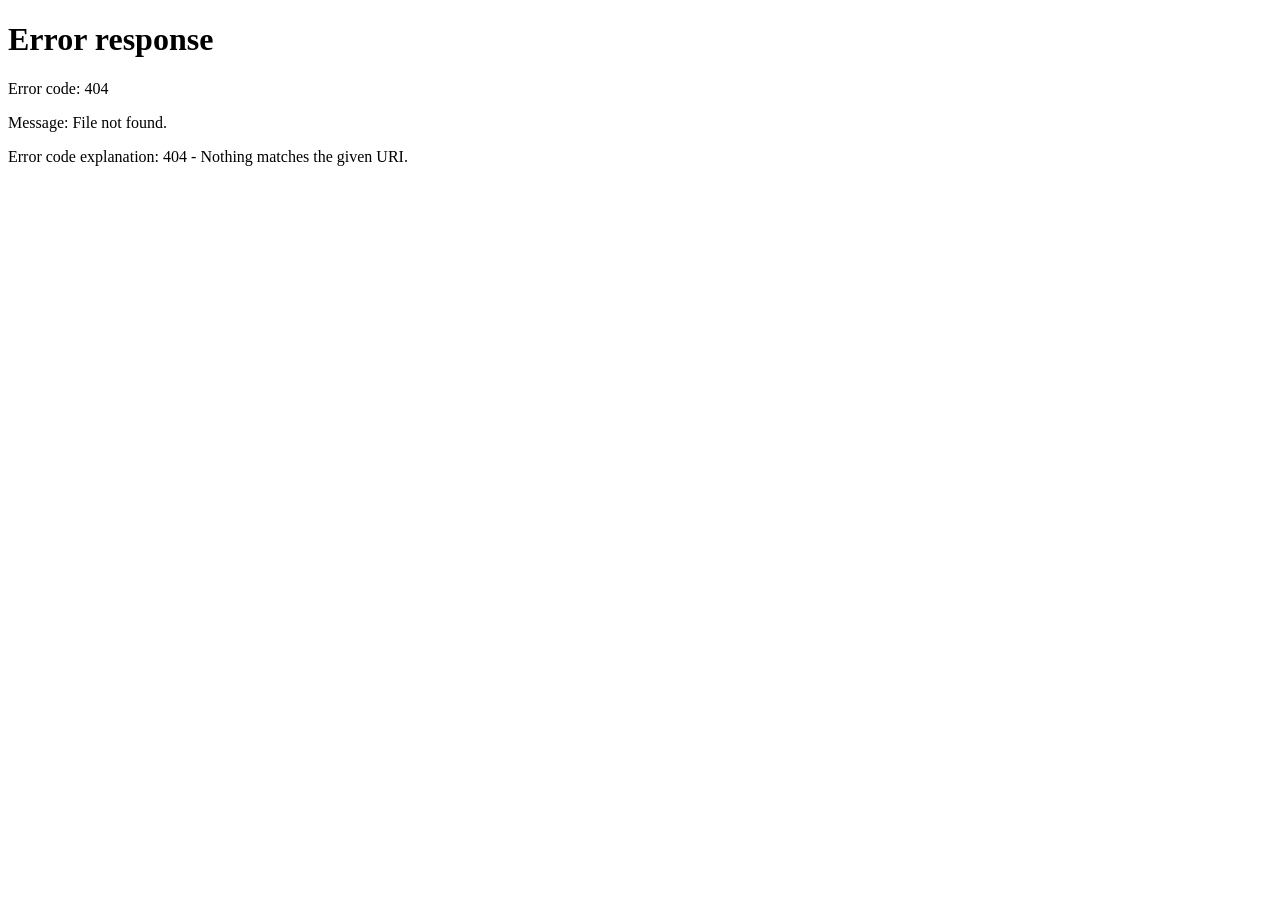
==== index.html @ 30bec74f "Fix redirecting Removed placeholder text and link from index.html." ====
<!doctype html>
<html lang="en">
    <head>
        <meta charset="UTF-8" />
        <meta name="viewport" content="width=device-width, initial-scale=1.0" />
        <meta http-equiv="refresh" content="0; url=src/ui/dashboard.html" />
        <title>Mindspace</title>
    </head>
    <body>
        <script>
            window.location.replace("src/ui/dashboard.html");
        </script>
    </body>
</html>
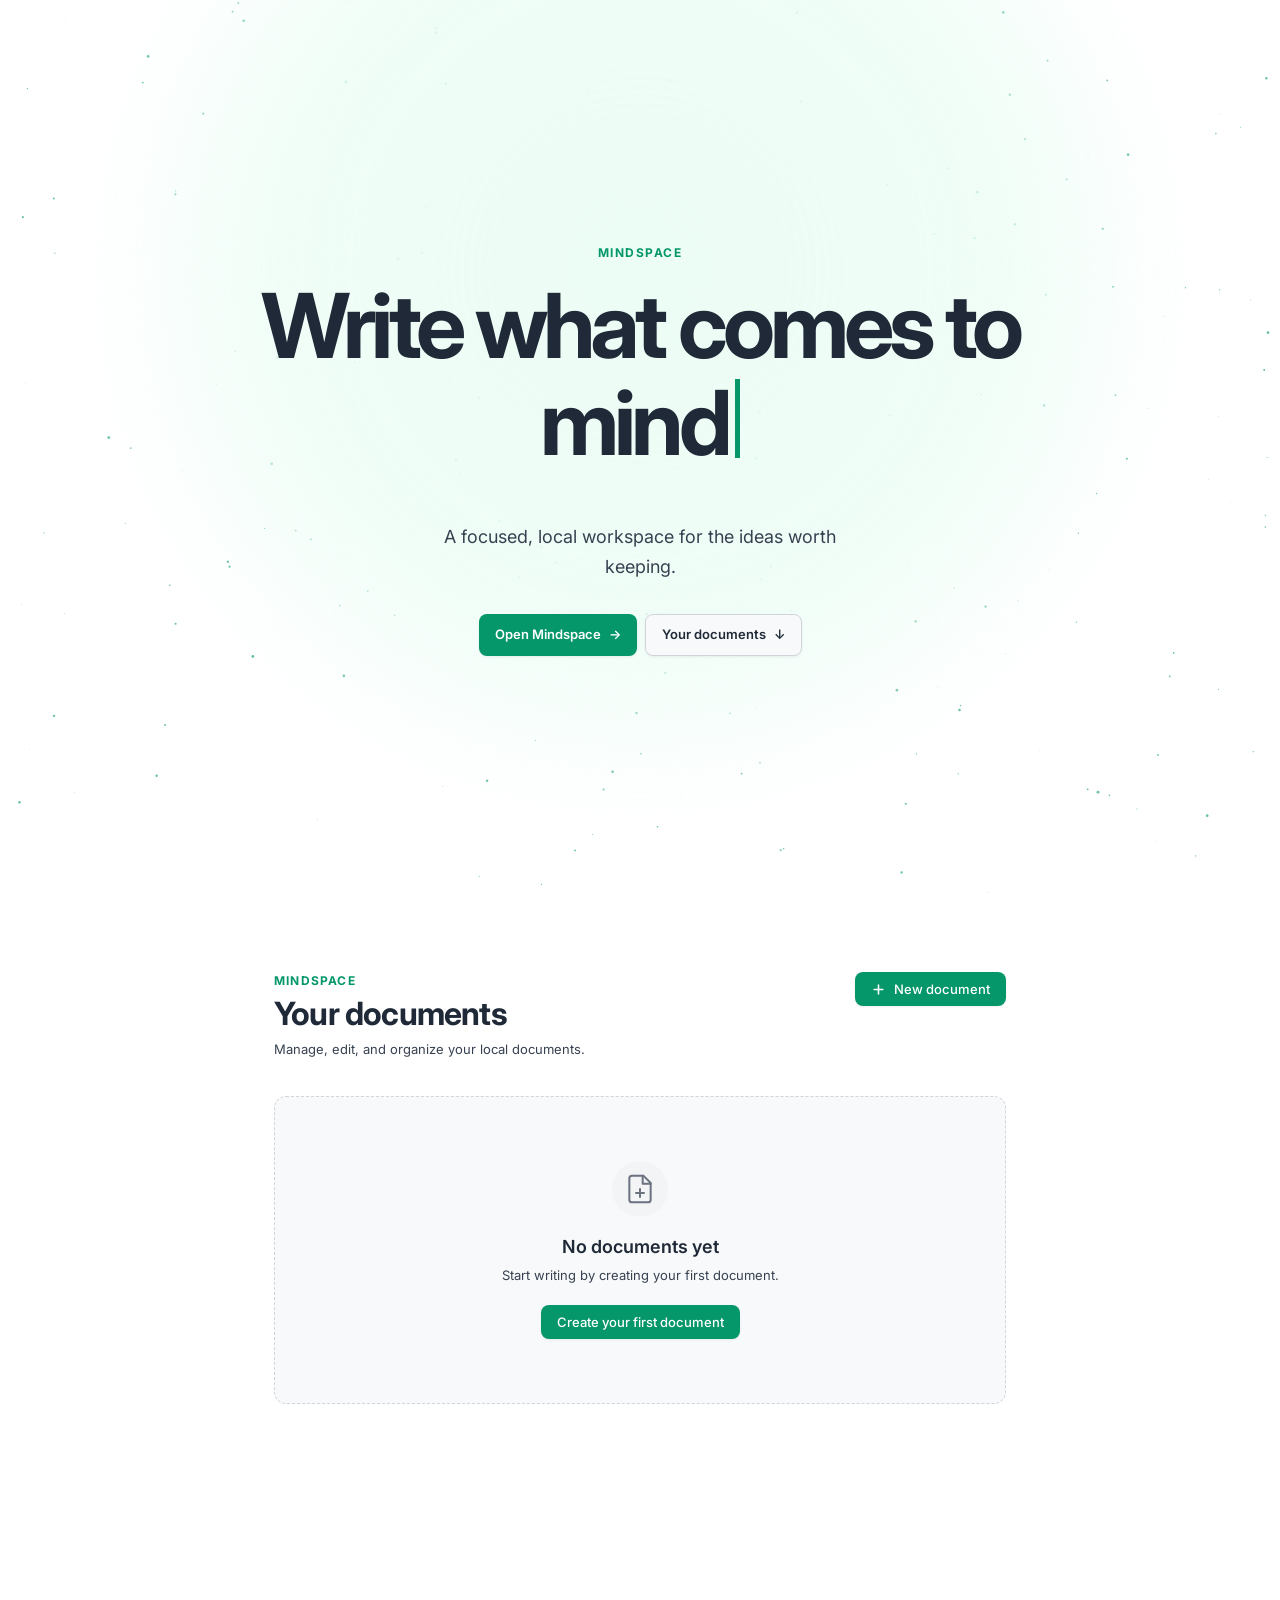
==== commit 8c43fa16: "Initial Release" ====
--- a/index.html
+++ b/index.html
@@ -7,6 +7,10 @@
         <title>Mindspace</title>
     </head>
     <body>
+        <p>
+            Opening Mindspace...
+            <a href="src/ui/dashboard.html">Open the dashboard</a>
+        </p>
         <script>
             window.location.replace("src/ui/dashboard.html");
         </script>
